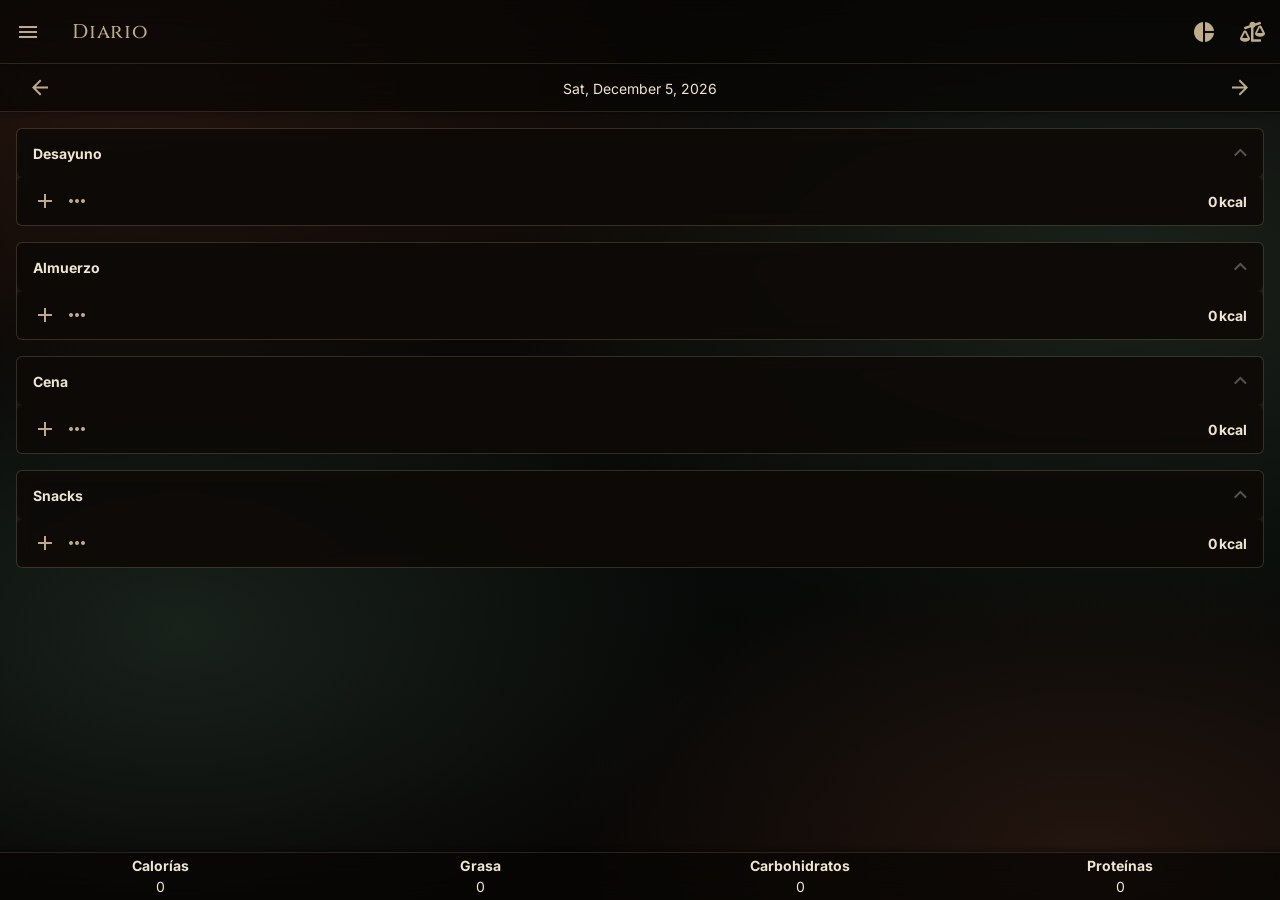
==== comida/index.html @ d7ec15b1 "Templo: Comida sobre Waistline (GPL-3.0), sin Charles, con gramos" ====
<!--
  Copyright 2018, 2019, 2020, 2021 David Healey

  This file is part of Waistline.

  Waistline is free software: you can redistribute it and/or modify
  it under the terms of the GNU General Public License as published by
  the Free Software Foundation, either version 3 of the License, or
  (at your option) any later version.

  Waistline is distributed in the hope that it will be useful,
  but WITHOUT ANY WARRANTY; without even the implied warranty of
  MERCHANTABILITY or FITNESS FOR A PARTICULAR PURPOSE.  See the
  GNU General Public License for more details.

  You should have received a copy of the GNU General Public License
  along with Waistline.  If not, see <http://www.gnu.org/licenses/>.
-->
<html>

<head>
  <meta charset="utf-8">
  <meta http-equiv="Content-Security-Policy" content="default-src * data: ws: blob: gap; style-src 'self' 'unsafe-inline' https://fonts.googleapis.com; script-src 'self' 'unsafe-inline' 'unsafe-eval'">
  <meta name="viewport" content="width=device-width, height=device-height, initial-scale=1, maximum-scale=1, minimum-scale=1, user-scalable=no, minimal-ui">
  <meta name="mobile-web-app-capable" content="yes">
  <meta name="theme-color" content="#080605"> <!-- Color theme for statusbar (Android only) -->

  <!--Fontawsome-->
  <link rel="stylesheet" href="assets/fontawesome/css/all.min.css">

  <!--Material icons-->
  <link rel="stylesheet" href="assets/material-icons/iconfont/material-icons.css">

  <!--Framework7-->
  <link rel="stylesheet" id="framework7" href="assets/framework7/framework7-bundle.min.css">

  <!--CSS-->
  <link rel="stylesheet" href="assets/css/global-styles.css">
  <link rel="stylesheet" href="activities/diary/views/diary.css">

  <!--Templo: solo letras, colores y fondos-->
  <link href="https://fonts.googleapis.com/css2?family=Cinzel:wght@400;500;600;700&family=Cormorant+Garamond:ital,wght@0,400;0,500;1,400;1,500&family=IBM+Plex+Mono:wght@400;500&family=Inter:wght@400;500;600&display=swap" rel="stylesheet">
  <link rel="stylesheet" href="templo-theme.css">

  <!--Localization-->
  <script src="assets/js/jquery-3.6.0.min.js"></script>
  <script src="assets/js/jquery.localize.min.js"></script>

  <!--HTML entity encoder/decoder-->
  <script src="assets/js/he.js"></script>

  <title>Waistline</title>
</head>

<body>

  <div id="app">

    <!-- Panel -->
    <div id="app-panel" class="panel panel-left panel-cover panel-init">
      <div class="list">
        <ul>
          <li class="no-chevron">
            <a href="/statistics/" class="item-link item-content" data-reload-current="true">
              <div class="item-media"><i class="icon fas fa-chart-area"></i></div>
              <div class="item-inner" data-localize="statistics.title">Statistics</div>
            </a>
          </li>

          <li class="no-chevron">
            <a href="/diary/" class="item-link item-content" data-reload-current="true">
              <div class="item-media"><i class="icon far fa-calendar-alt"></i></div>
              <div class="item-inner" data-localize="diary.title">Diary</div>
            </a>
          </li>

          <li class="no-chevron">
            <a href="/foods-meals-recipes/" class="item-link item-content" data-reload-current="true">
              <div class="item-media"><i class="icon fas fa-utensils"></i></div>
              <div class="item-inner" data-localize="foods-meals-recipes.title">Foods, Meals, Recipes</div>
            </a>
          </li>

          <li class="no-chevron">
            <a href="/goals/" class="item-link item-content" data-reload-current="true">
              <div class="item-media"><i class="icon fas fa-bullseye"></i></div>
              <div class="item-inner" data-localize="goals.title">Goals</div>
            </a>
          </li>

          <li class="no-chevron">
            <a href="/settings/" class="item-link item-content" data-reload-current="true">
              <div class="item-media"><i class="icon fas fa-cog"></i></div>
              <div class="item-inner" data-localize="settings.title">Settings</div>
            </a>
          </li>

          <li class="no-chevron">
            <a href="/about/" class="item-link item-content" data-reload-current="true">
              <div class="item-media"><i class="icon fas fa-info-circle"></i></div>
              <div class="item-inner" data-localize="about.title">About</div>
            </a>
          </li>

          <!--<li class="no-chevron">
            <a href="/setup-wizard/" class="item-link item-content" data-reload-current="true">
              <div class="item-media"><i class="icon fas fa-info-circle"></i></div>
              <div class="item-inner" data-localize="setup-wizard.title">Setup Wizard - temp</div>
            </a>
          </li>-->

        </ul>
      </div>
    </div>

    <div class="view view-main" id="main-view"></div>
  </div>

  <script src="cordova.js"></script>
  <script src="assets/framework7/framework7-bundle.min.js"></script>
  <script src="assets/js/db-handler.js" defer></script>
  <script src="assets/js/utils.js" defer></script>
  <script src="assets/js/chartjs/dist/Chart.bundle.min.js"></script>
  <script src="assets/js/chartjs-plugin-annotation/chartjs-plugin-annotation.min.js"></script>
  <script src="index.js"></script>
  <script src="activities/statistics/js/statistics.js"></script>
  <script src="activities/goals/js/goals.js"></script>
  <script src="activities/goals/js/goal-editor.js"></script>
  <script src="activities/diary/js/diary.js"></script>
  <script src="activities/diary/js/diary-chart.js"></script>
  <script src="activities/diary/js/group.js"></script>
  <script src="activities/foods-meals-recipes/js/foods-meals-recipes.js"></script>
  <script src="activities/foods-meals-recipes/js/food-images.js"></script>
  <script src="activities/foods-meals-recipes/js/food-editor.js"></script>
  <script src="activities/foodlist/js/open-food-facts.js"></script>
  <script src="activities/foodlist/js/usda.js"></script>
  <script src="activities/foodlist/js/foodlist.js"></script>
  <script src="activities/meals/js/meals.js"></script>
  <script src="activities/meals/js/meal-editor.js"></script>
  <script src="activities/recipes/js/recipes.js"></script>
  <script src="activities/recipes/js/recipe-editor.js"></script>
  <script src="activities/settings/js/settings.js"></script>
  <script src="activities/settings/js/nutriments.js"></script>
  <script src="activities/settings/js/body-stats.js"></script>
  <script src="activities/settings/js/foods-categories.js"></script>
  <script src="activities/settings/js/text-so-speech.js"></script>
  <script src="activities/setup-wizard/js/setup-wizard.js"></script>
</body>

</html>
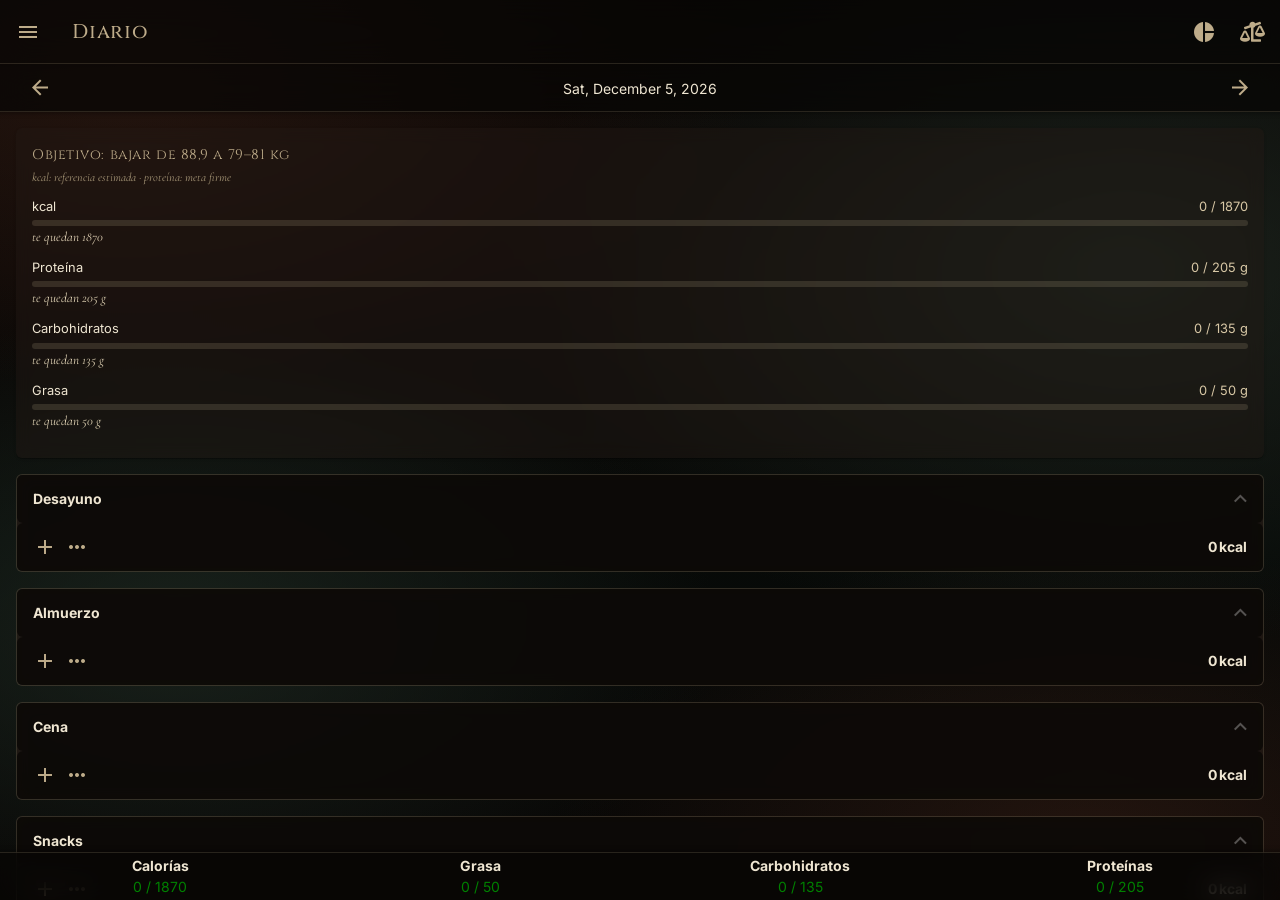
==== commit 2fb5ac00: "Templo hoy-v25: Agregar rápido, tarjeta de objetivo y metas de Charles Agregado rápido en Comida (bu" ====
--- a/comida/index.html
+++ b/comida/index.html
@@ -145,6 +145,7 @@
   <script src="activities/settings/js/foods-categories.js"></script>
   <script src="activities/settings/js/text-so-speech.js"></script>
   <script src="activities/setup-wizard/js/setup-wizard.js"></script>
+  <script src="activities/quick-add/js/quick-add.js"></script>
 </body>
 
 </html>
--- a/comida/templo-theme.css
+++ b/comida/templo-theme.css
@@ -30,7 +30,20 @@
     linear-gradient(180deg,#080605 0%,#0C0806 30%,#070A08 60%,#080605 100%) !important;
   background-attachment:fixed !important;
 }
-.page, .page-content, .view, .views, #app { background:transparent !important; }
+.view, .views, #app, .page-content { background:transparent !important; }
+/* Cada página lleva su propio fondo opaco: Framework7 deja la página anterior debajo durante y después de navegar,
+   y con fondo transparente se veían encimadas (p. ej. Resumen sobre el Diario, Objetivos sobre su editor). */
+.page {
+  background:
+    radial-gradient(ellipse 70vw 50vh at 10% 8%,rgba(74,40,27,.42),transparent 70%),
+    radial-gradient(ellipse 70vw 60vh at 88% 30%,rgba(29,39,32,.8),transparent 70%),
+    radial-gradient(ellipse 60vw 50vh at 14% 70%,rgba(29,39,32,.8),transparent 70%),
+    radial-gradient(ellipse 60vw 50vh at 85% 95%,rgba(74,40,27,.42),transparent 70%),
+    linear-gradient(180deg,#080605 0%,#0C0806 30%,#070A08 60%,#080605 100%), #080605 !important;
+}
+/* Resumen (gráfico de torta): tamaño de teléfono, como en Waistline, también en pantallas anchas o bajas */
+.page[data-name="diary-chart"] .page-content > div:first-child { width:min(360px, 100%); margin:0 auto; }
+.page[data-name="diary-chart"] .page-content > div { max-width:480px; margin-left:auto; margin-right:auto; }
 #app-panel { background:#0c0806 !important; }
 .navbar .title, .block-title, .card-header, .list .list-group-title, .popup .title, .dialog-title, .login-screen-title {
   font-family:"Cinzel","Times New Roman",serif !important; color:#beac8a !important; letter-spacing:.04em;
@@ -47,3 +60,17 @@
 .list .list-group-title, .list-group-title, .block-title-medium { background:rgba(8,6,5,.55) !important; color:#beac8a !important; }
 .subnavbar { background:rgba(8,6,5,.72) !important; }
 .toolbar-bottom, .toolbar { background:rgba(8,6,5,.72) !important; }
+@media (max-height: 520px) { .page[data-name="diary-chart"] .page-content > div:first-child { padding-top:8px !important; width:min(300px, 100%); } }
+/* Tarjeta de objetivo (Templo) arriba del Diario */
+.templo-card .templo-objetivo { font-family:"Cinzel","Times New Roman",serif; color:#beac8a; letter-spacing:.04em; margin-bottom:4px; }
+.templo-nota { font-family:"Cormorant Garamond",Georgia,serif; font-style:italic; color:#a89878; font-size:.85em; margin-bottom:10px; }
+.templo-fila { margin:8px 0 10px; }
+.templo-fila-top { display:flex; justify-content:space-between; font-size:.92em; }
+.templo-fila-top span:last-child { color:#d8c8a6; }
+.templo-barra { height:6px; border-radius:3px; background:rgba(190,172,138,.18); overflow:hidden; margin:4px 0 2px; }
+.templo-barra span { display:block; height:100%; background:#beac8a; border-radius:3px; }
+.templo-quedan { font-family:"Cormorant Garamond",Georgia,serif; font-style:italic; color:#ddcfb2; font-size:.95em; }
+.templo-sin-meta { font-size:.85em; color:#beac8a; text-decoration:underline; }
+.qa-sheet { background:#241c16 !important; }
+.qa-preview b { color:#d8c8a6; font-size:1.15em; }
+.qa-nombre { font-family:"Cinzel","Times New Roman",serif; color:#beac8a; font-size:1.15em; margin:0 0 4px; }
